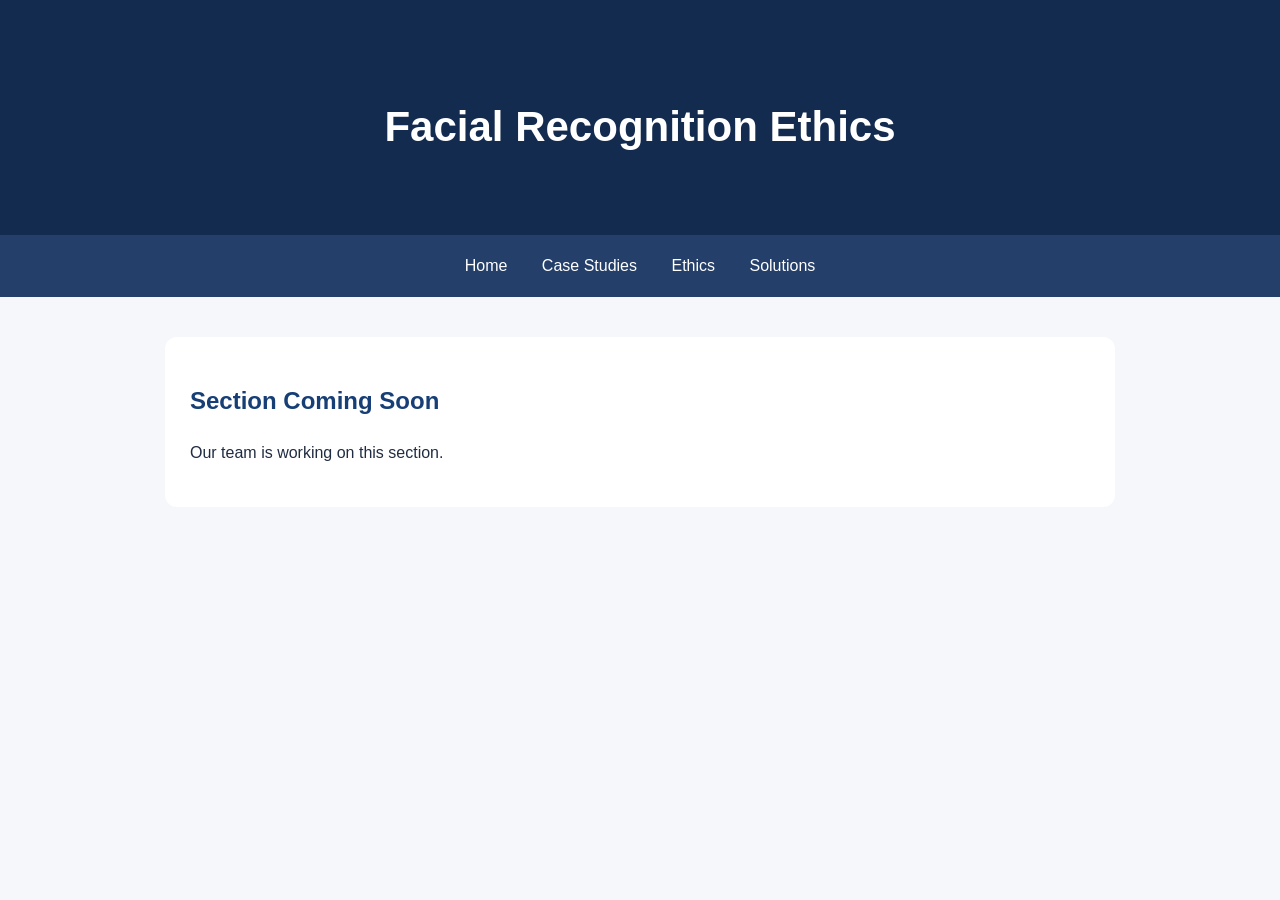
==== case-studies.html @ b0dbf76d "Create 2 case studies Two real-world applications of facial recognition (Apple Face ID and Rite Aid)" ====
<!DOCTYPE html>
<html lang="en">
<head>
  <meta charset="UTF-8">
  <meta name="viewport" content="width=device-width, initial-scale=1">
  <title>Facial Recognition Ethics</title>
  <link rel="stylesheet" href="style.css">
</head>
<body>
  <header>
    <h1>Facial Recognition Ethics</h1>
  </header>

  <nav>
    <a href="index.html">Home</a>
    <a href="case-studies.html">Case Studies</a>
    <a href="ethics.html">Ethics</a>
    <a href="recommendations.html">Solutions</a>
  </nav>

  <main>
    <h2>Section Coming Soon</h2>
    <p>Our team is working on this section.</p>
  </main>
</body>
</html>
---- style.css ----
body {
  margin: 0;
  font-family: Arial, sans-serif;
  background: #f5f7fb;
  color: #202c42;
  line-height: 1.6;
}

header {
  background: #142b50;
  color: white;
  text-align: center;
  padding: 65px 20px;
}

header h1 {
  font-size: 42px;
  margin-bottom: 10px;
}

nav {
  background: #243f69;
  padding: 18px;
  text-align: center;
}

nav a {
  color: white;
  text-decoration: none;
  margin: 0 15px;
}

nav a:hover {
  text-decoration: underline;
}

main {
  max-width: 900px;
  margin: 40px auto;
  padding: 25px;
  background: white;
  border-radius: 12px;
}

h2 {
  color: #173f76;
}

footer {
  text-align: center;
  padding: 25px;
  color: #606b7d;
}

@media (max-width: 600px) {
  nav a {
    display: inline-block;
    margin: 6px;
  }

  header h1 {
    font-size: 30px;
  }

  main {
    margin: 15px;
  }
}
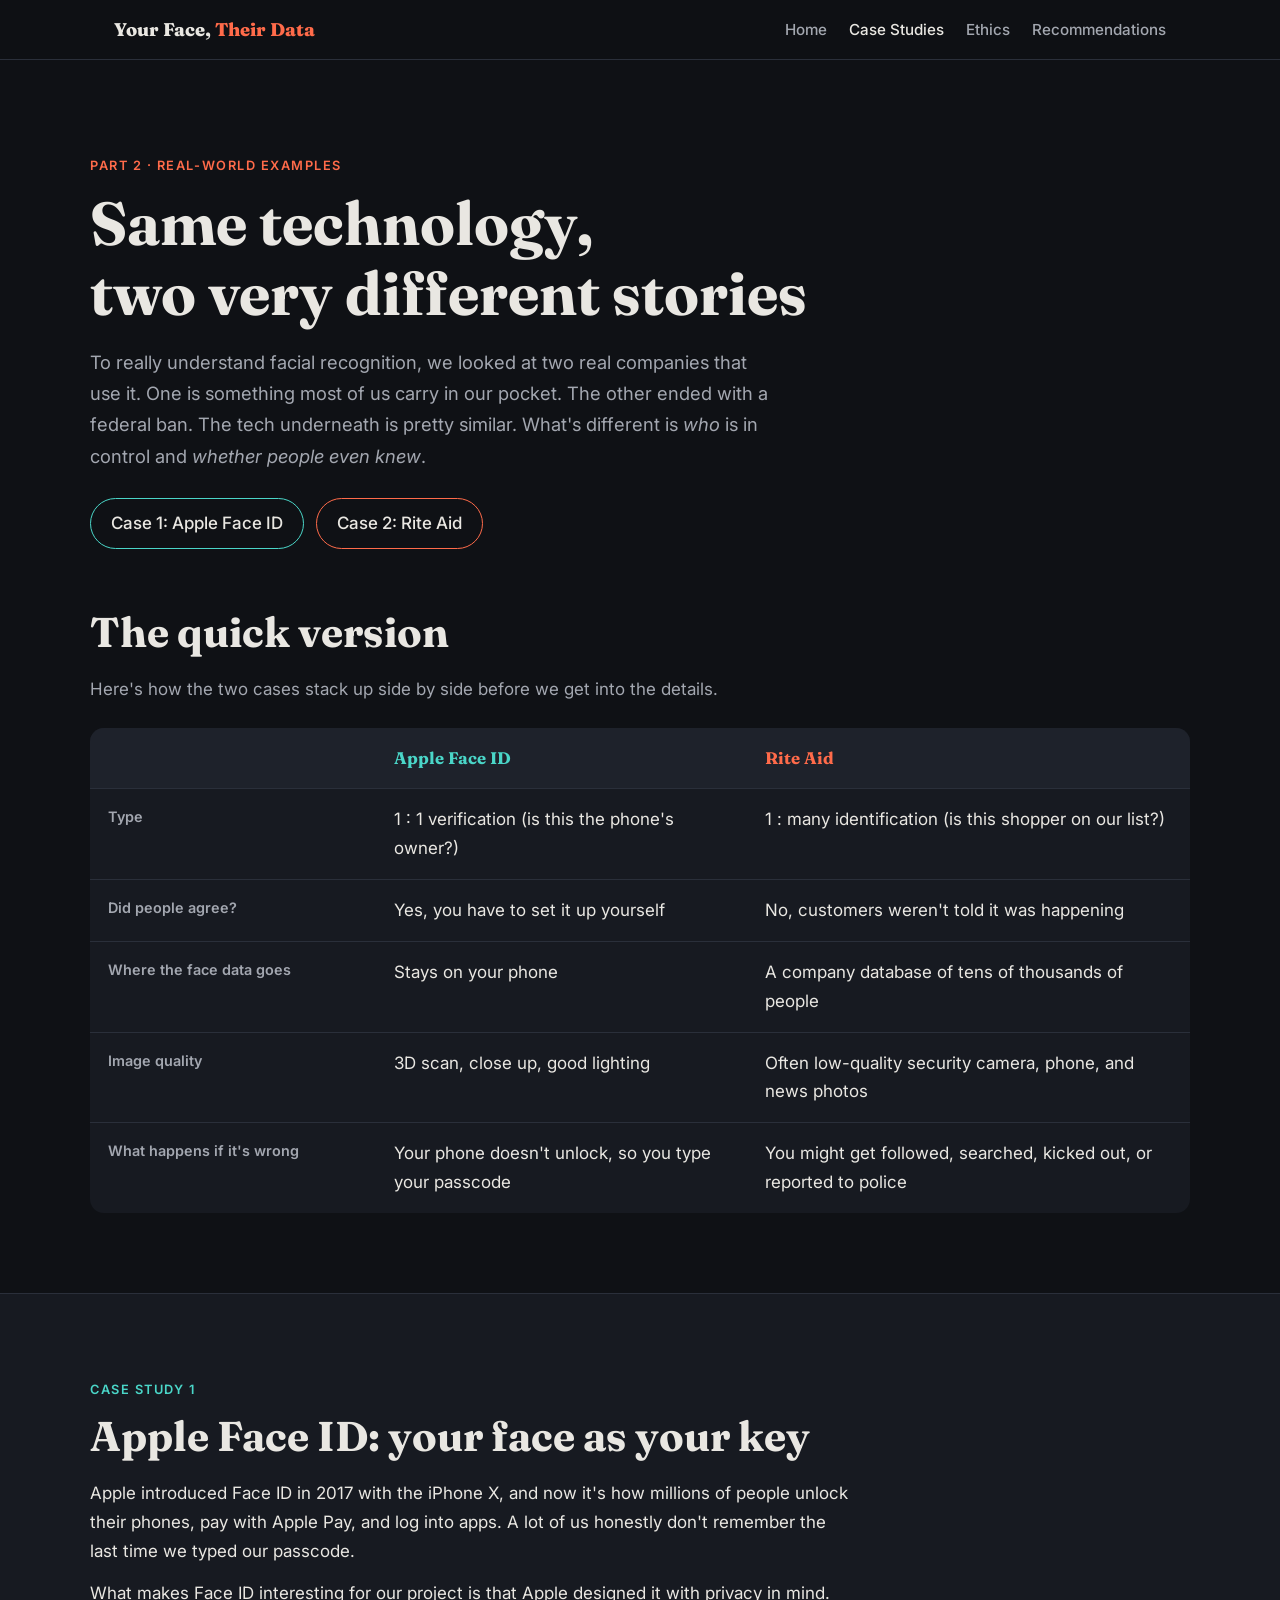
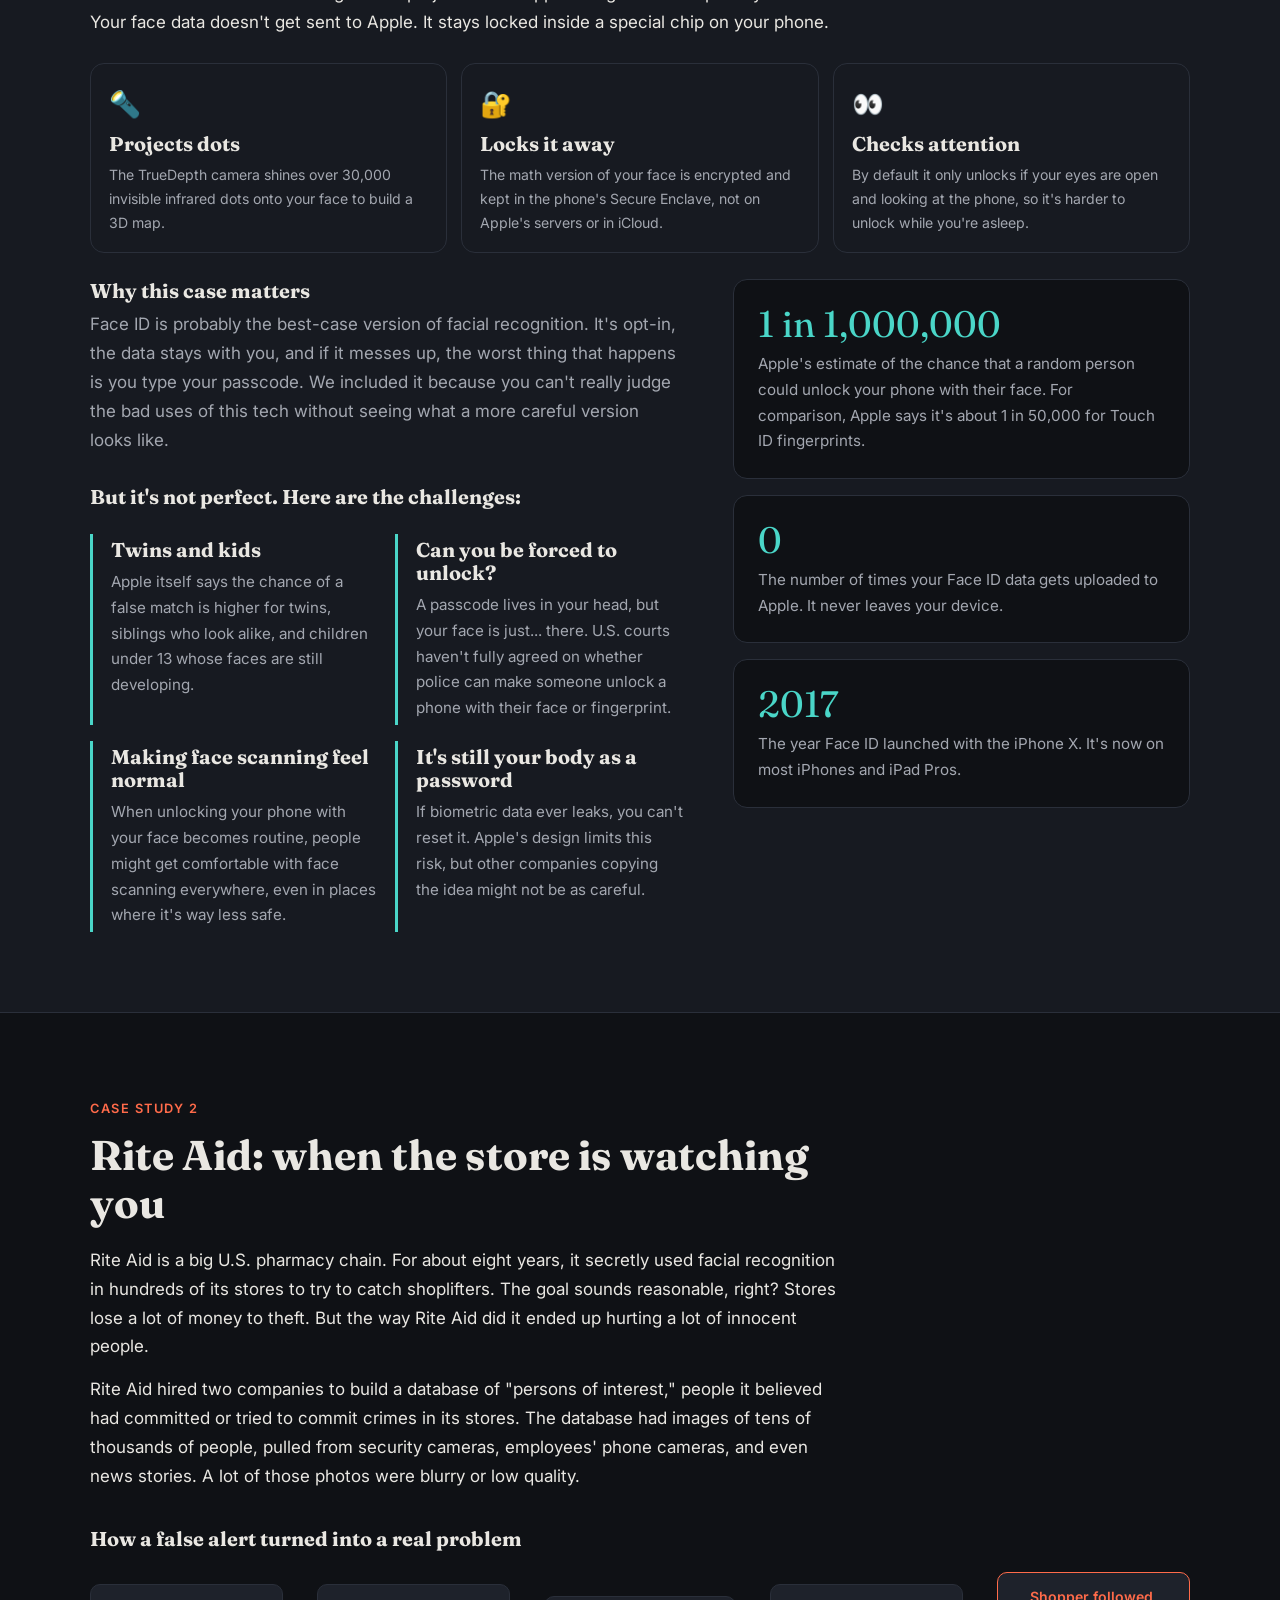
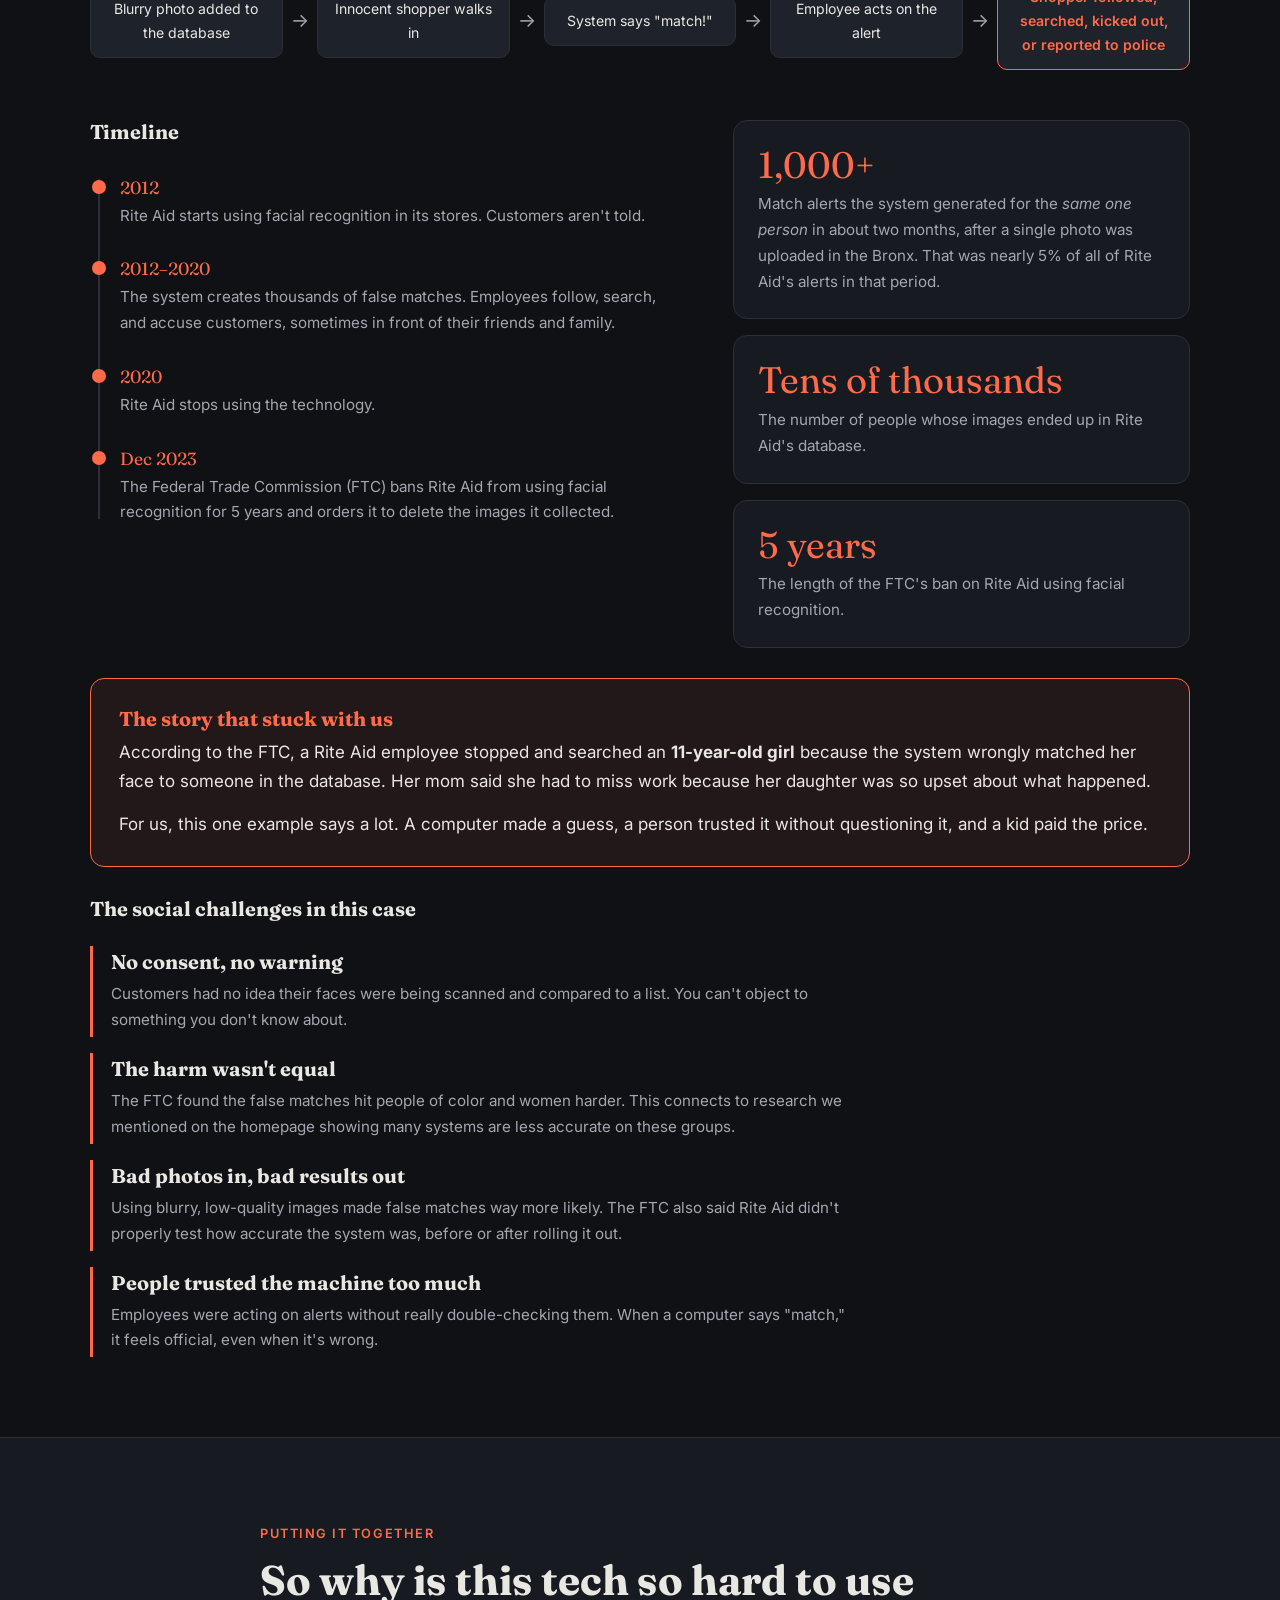
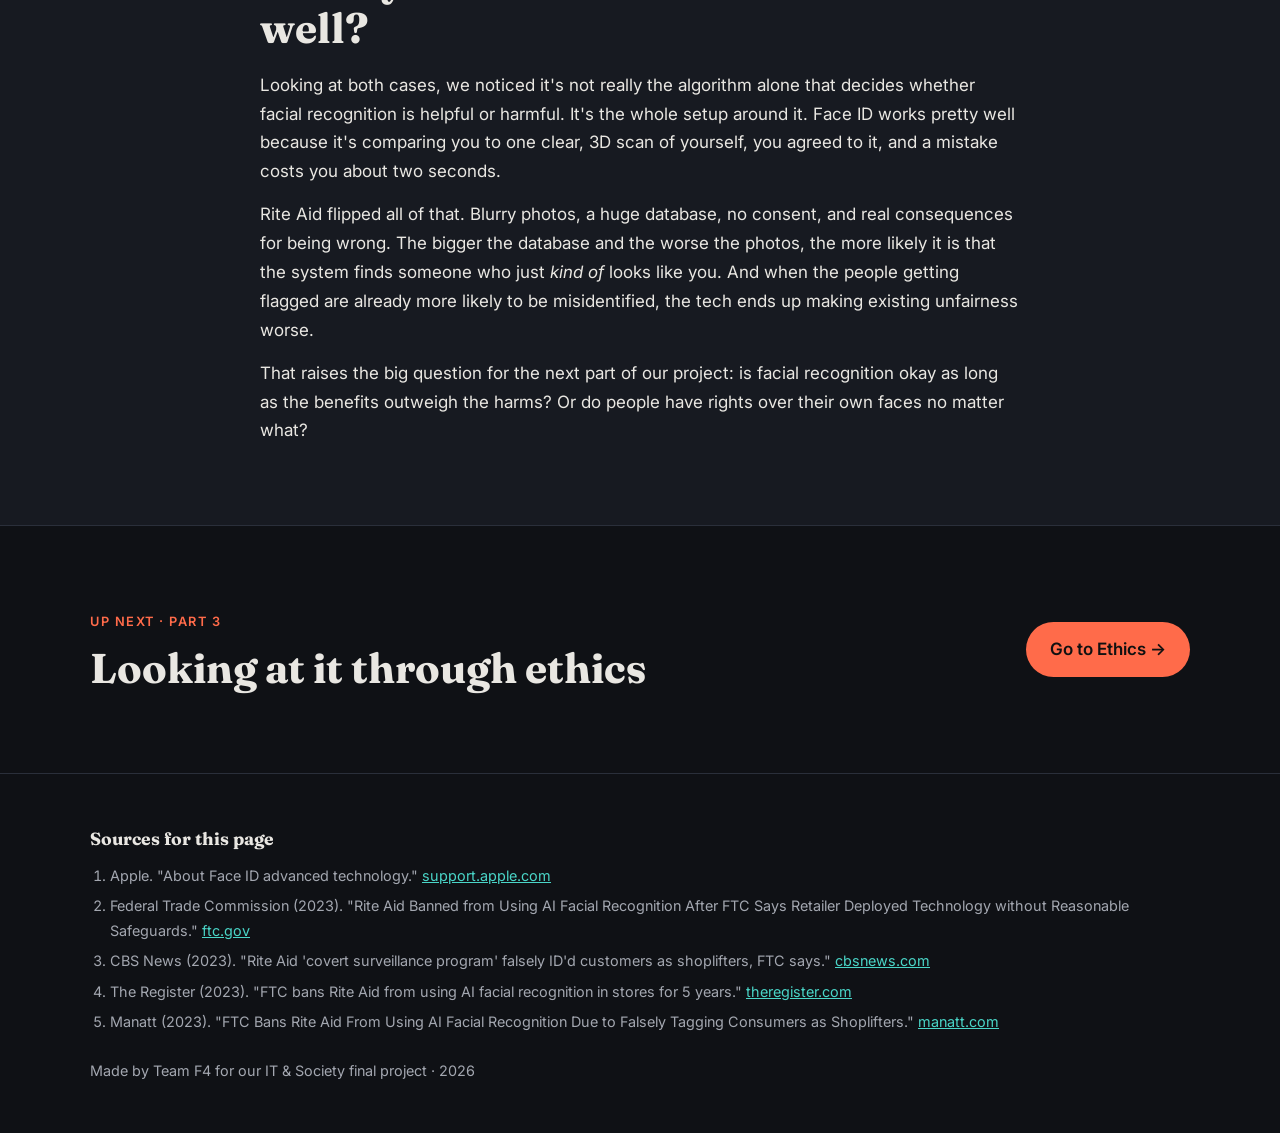
==== commit efe96e33: "Revise case-studies.html with new content and styles Updated the case-studies.html file with new con" ====
--- a/case-studies.html
+++ b/case-studies.html
@@ -1,27 +1,433 @@
-
 <!DOCTYPE html>
 <html lang="en">
 <head>
   <meta charset="UTF-8">
-  <meta name="viewport" content="width=device-width, initial-scale=1">
-  <title>Facial Recognition Ethics</title>
-  <link rel="stylesheet" href="style.css">
+  <meta name="viewport" content="width=device-width, initial-scale=1.0">
+  <title>Case Studies | Your Face, Their Data</title>
+  <meta name="description" content="Two real-world uses of facial recognition: Apple Face ID and Rite Aid's in-store surveillance.">
+  <link rel="preconnect" href="https://fonts.googleapis.com">
+  <link rel="preconnect" href="https://fonts.gstatic.com" crossorigin>
+  <link href="https://fonts.googleapis.com/css2?family=Fraunces:opsz,wght@9..144,600;9..144,800&family=Inter:wght@400;500;600&display=swap" rel="stylesheet">
+
+  <style>
+    :root {
+      --bg: #0f1115; --panel: #171a21; --panel-2: #1e222b;
+      --text: #e9e7e2; --muted: #a3a7b0;
+      --accent: #ff6b4a; --accent-2: #4ad6c8; --line: #2a2f3a; --radius: 14px;
+    }
+    * { box-sizing: border-box; margin: 0; padding: 0; }
+    html { scroll-behavior: smooth; }
+    body { font-family: "Inter", system-ui, sans-serif; background: var(--bg); color: var(--text); line-height: 1.7; font-size: 17px; }
+    a { color: var(--accent-2); }
+
+    /* NAV */
+    nav { position: sticky; top: 0; z-index: 10; background: rgba(15,17,21,0.9); backdrop-filter: blur(8px); border-bottom: 1px solid var(--line); }
+    .nav-inner { max-width: 1100px; margin: 0 auto; padding: 14px 24px; display: flex; justify-content: space-between; align-items: center; flex-wrap: wrap; gap: 10px; }
+    .logo { font-family: "Fraunces", serif; font-weight: 800; font-size: 1.15rem; color: var(--text); text-decoration: none; }
+    .logo span { color: var(--accent); }
+    .nav-links { display: flex; gap: 22px; list-style: none; flex-wrap: wrap; }
+    .nav-links a { color: var(--muted); text-decoration: none; font-size: 0.95rem; font-weight: 500; }
+    .nav-links a:hover, .nav-links a.active { color: var(--text); }
+
+    /* LAYOUT */
+    section { padding: 80px 24px; }
+    .wrap { max-width: 1100px; margin: 0 auto; }
+    .narrow { max-width: 760px; }
+    h1, h2, h3 { font-family: "Fraunces", serif; line-height: 1.15; }
+    h1 { font-size: clamp(2.4rem, 5.5vw, 3.8rem); margin-bottom: 18px; }
+    h2 { font-size: clamp(1.9rem, 4vw, 2.6rem); margin-bottom: 18px; }
+    h3 { font-size: 1.25rem; margin-bottom: 8px; }
+    p + p { margin-top: 14px; }
+    .eyebrow { display: inline-block; font-size: 0.8rem; letter-spacing: 0.12em; text-transform: uppercase; color: var(--accent); font-weight: 600; margin-bottom: 12px; }
+    .eyebrow.teal { color: var(--accent-2); }
+    .muted { color: var(--muted); }
+    .alt { background: var(--panel); border-top: 1px solid var(--line); border-bottom: 1px solid var(--line); }
+
+    /* PAGE HEADER */
+    .page-head { padding: 90px 24px 50px; }
+    .page-head p.lead { font-size: 1.15rem; color: var(--muted); max-width: 680px; }
+    .jump { display: flex; gap: 12px; margin-top: 26px; flex-wrap: wrap; }
+    .pill { padding: 10px 20px; border-radius: 999px; border: 1px solid var(--line); text-decoration: none; color: var(--text); font-weight: 500; }
+    .pill.teal { border-color: var(--accent-2); }
+    .pill.orange { border-color: var(--accent); }
+
+    /* COMPARISON TABLE */
+    .compare { width: 100%; border-collapse: collapse; margin-top: 24px; background: var(--panel); border-radius: var(--radius); overflow: hidden; }
+    .compare th, .compare td { padding: 16px 18px; text-align: left; border-bottom: 1px solid var(--line); vertical-align: top; }
+    .compare th { font-family: "Fraunces", serif; font-size: 1.05rem; background: var(--panel-2); }
+    .compare th.teal { color: var(--accent-2); }
+    .compare th.orange { color: var(--accent); }
+    .compare td:first-child { color: var(--muted); font-weight: 600; font-size: 0.9rem; width: 26%; }
+    .compare tr:last-child td { border-bottom: none; }
+
+    /* CASE LAYOUT */
+    .case-grid { display: grid; grid-template-columns: 1.3fr 1fr; gap: 50px; align-items: start; margin-top: 20px; }
+    .card { background: var(--panel); border: 1px solid var(--line); border-radius: var(--radius); padding: 24px; }
+    .alt .card { background: var(--bg); }
+    .card + .card { margin-top: 16px; }
+    .card p { color: var(--muted); font-size: 0.95rem; }
+    .big-stat { font-family: "Fraunces", serif; font-size: 2.3rem; line-height: 1.1; display: block; margin-bottom: 6px; }
+    .teal-text { color: var(--accent-2); }
+    .orange-text { color: var(--accent); }
+
+    /* MINI STEPS */
+    .mini-steps { display: grid; grid-template-columns: repeat(3, 1fr); gap: 14px; margin: 26px 0; }
+    .mini { background: var(--panel); border: 1px solid var(--line); border-radius: var(--radius); padding: 18px; }
+    .mini .icon { font-size: 1.6rem; display: block; margin-bottom: 6px; }
+    .mini p { font-size: 0.88rem; color: var(--muted); }
+
+    /* CHALLENGES */
+    .challenges { display: grid; grid-template-columns: repeat(2, 1fr); gap: 16px; margin-top: 26px; }
+    .challenge { border-left: 3px solid var(--accent-2); padding: 4px 0 4px 18px; }
+    .challenge.orange { border-left-color: var(--accent); }
+    .challenge p { color: var(--muted); font-size: 0.95rem; }
+
+    /* TIMELINE */
+    .timeline { position: relative; margin: 30px 0 10px; padding-left: 30px; }
+    .timeline::before { content: ""; position: absolute; left: 8px; top: 6px; bottom: 6px; width: 2px; background: var(--line); }
+    .t-item { position: relative; margin-bottom: 26px; }
+    .t-item::before { content: ""; position: absolute; left: -28px; top: 7px; width: 14px; height: 14px; border-radius: 50%; background: var(--accent); }
+    .t-item .year { font-family: "Fraunces", serif; color: var(--accent); font-size: 1.1rem; }
+    .t-item p { color: var(--muted); font-size: 0.95rem; }
+
+    /* STORY CALLOUT */
+    .story { background: rgba(255,107,74,.08); border: 1px solid var(--accent); border-radius: var(--radius); padding: 28px; margin: 30px 0; }
+    .story h3 { color: var(--accent); }
+    .story p { color: var(--text); }
+
+    /* CHAIN DIAGRAM */
+    .chain { display: flex; align-items: center; gap: 8px; flex-wrap: wrap; margin-top: 22px; }
+    .chain .box { background: var(--panel-2); border: 1px solid var(--line); border-radius: 10px; padding: 12px 14px; font-size: 0.88rem; flex: 1; min-width: 140px; text-align: center; }
+    .chain .box.bad { border-color: var(--accent); color: var(--accent); font-weight: 600; }
+    .chain .arrow { color: var(--muted); font-size: 1.2rem; }
+
+    /* NEXT */
+    .next { display: flex; justify-content: space-between; align-items: center; gap: 20px; flex-wrap: wrap; }
+    .btn { display: inline-block; padding: 13px 24px; border-radius: 999px; background: var(--accent); color: #111; font-weight: 600; text-decoration: none; }
+
+    /* FOOTER */
+    footer { border-top: 1px solid var(--line); padding: 50px 24px; font-size: 0.9rem; color: var(--muted); }
+    footer h4 { color: var(--text); margin-bottom: 10px; font-family: "Fraunces", serif; font-size: 1.1rem; }
+    footer ol { padding-left: 20px; }
+    footer li { margin-bottom: 6px; }
+
+    /* REVEAL */
+    .reveal { opacity: 0; transform: translateY(24px); transition: opacity .7s ease, transform .7s ease; }
+    .reveal.visible { opacity: 1; transform: none; }
+
+    @media (max-width: 860px) {
+      .case-grid, .challenges { grid-template-columns: 1fr; }
+      .mini-steps { grid-template-columns: 1fr; }
+      .chain .arrow { transform: rotate(90deg); width: 100%; text-align: center; }
+      .compare th, .compare td { padding: 12px; font-size: 0.88rem; }
+    }
+    @media (prefers-reduced-motion: reduce) { .reveal { opacity: 1; transform: none; } }
+  </style>
 </head>
 <body>
-  <header>
-    <h1>Facial Recognition Ethics</h1>
-  </header>
-
-  <nav>
-    <a href="index.html">Home</a>
-    <a href="case-studies.html">Case Studies</a>
-    <a href="ethics.html">Ethics</a>
-    <a href="recommendations.html">Solutions</a>
+
+  <!-- ================= NAV ================= -->
+  <nav aria-label="Main navigation">
+    <div class="nav-inner">
+      <a href="index.html" class="logo">Your Face, <span>Their Data</span></a>
+      <ul class="nav-links">
+        <li><a href="index.html">Home</a></li>
+        <li><a href="case-studies.html" class="active">Case Studies</a></li>
+        <li><a href="ethics.html">Ethics</a></li>
+        <li><a href="recommendations.html">Recommendations</a></li>
+      </ul>
+    </div>
   </nav>
 
   <main>
-    <h2>Section Coming Soon</h2>
-    <p>Our team is working on this section.</p>
+
+    <!-- ================= PAGE HEADER ================= -->
+    <header class="page-head">
+      <div class="wrap">
+        <span class="eyebrow">Part 2 · Real-world examples</span>
+        <h1>Same technology,<br>two very different stories</h1>
+        <p class="lead">
+          To really understand facial recognition, we looked at two real companies that use it. One is something most of
+          us carry in our pocket. The other ended with a federal ban. The tech underneath is pretty similar. What's different is
+          <em>who</em> is in control and <em>whether people even knew</em>.
+        </p>
+        <div class="jump">
+          <a href="#faceid" class="pill teal">Case 1: Apple Face ID</a>
+          <a href="#riteaid" class="pill orange">Case 2: Rite Aid</a>
+        </div>
+      </div>
+    </header>
+
+    <!-- ================= QUICK COMPARISON ================= -->
+    <section style="padding-top:10px;">
+      <div class="wrap reveal">
+        <h2>The quick version</h2>
+        <p class="muted">Here's how the two cases stack up side by side before we get into the details.</p>
+        <div style="overflow-x:auto;">
+          <table class="compare">
+            <thead>
+              <tr><th></th><th class="teal">Apple Face ID</th><th class="orange">Rite Aid</th></tr>
+            </thead>
+            <tbody>
+              <tr><td>Type</td><td>1 : 1 verification (is this the phone's owner?)</td><td>1 : many identification (is this shopper on our list?)</td></tr>
+              <tr><td>Did people agree?</td><td>Yes, you have to set it up yourself</td><td>No, customers weren't told it was happening</td></tr>
+              <tr><td>Where the face data goes</td><td>Stays on your phone</td><td>A company database of tens of thousands of people</td></tr>
+              <tr><td>Image quality</td><td>3D scan, close up, good lighting</td><td>Often low-quality security camera, phone, and news photos</td></tr>
+              <tr><td>What happens if it's wrong</td><td>Your phone doesn't unlock, so you type your passcode</td><td>You might get followed, searched, kicked out, or reported to police</td></tr>
+            </tbody>
+          </table>
+        </div>
+      </div>
+    </section>
+
+    <!-- ================= CASE 1: FACE ID ================= -->
+    <section id="faceid" class="alt">
+      <div class="wrap">
+        <div class="narrow reveal">
+          <span class="eyebrow teal">Case study 1</span>
+          <h2>Apple Face ID: your face as your key</h2>
+          <p>
+            Apple introduced Face ID in 2017 with the iPhone X, and now it's how millions of people unlock their phones,
+            pay with Apple Pay, and log into apps. A lot of us honestly don't remember the last time we typed our passcode.
+          </p>
+          <p>
+            What makes Face ID interesting for our project is that Apple designed it with privacy in mind. Your face
+            data doesn't get sent to Apple. It stays locked inside a special chip on your phone.
+          </p>
+        </div>
+
+        <div class="mini-steps reveal">
+          <div class="mini">
+            <span class="icon" aria-hidden="true">🔦</span>
+            <h3>Projects dots</h3>
+            <p>The TrueDepth camera shines over 30,000 invisible infrared dots onto your face to build a 3D map.</p>
+          </div>
+          <div class="mini">
+            <span class="icon" aria-hidden="true">🔐</span>
+            <h3>Locks it away</h3>
+            <p>The math version of your face is encrypted and kept in the phone's Secure Enclave, not on Apple's servers or in iCloud.</p>
+          </div>
+          <div class="mini">
+            <span class="icon" aria-hidden="true">👀</span>
+            <h3>Checks attention</h3>
+            <p>By default it only unlocks if your eyes are open and looking at the phone, so it's harder to unlock while you're asleep.</p>
+          </div>
+        </div>
+
+        <div class="case-grid reveal">
+          <div>
+            <h3>Why this case matters</h3>
+            <p class="muted">
+              Face ID is probably the best-case version of facial recognition. It's opt-in, the data stays with you, and if
+              it messes up, the worst thing that happens is you type your passcode. We included it because you can't really
+              judge the bad uses of this tech without seeing what a more careful version looks like.
+            </p>
+
+            <h3 style="margin-top:30px;">But it's not perfect. Here are the challenges:</h3>
+            <div class="challenges">
+              <div class="challenge">
+                <h3>Twins and kids</h3>
+                <p>Apple itself says the chance of a false match is higher for twins, siblings who look alike, and children under 13 whose faces are still developing.</p>
+              </div>
+              <div class="challenge">
+                <h3>Can you be forced to unlock?</h3>
+                <p>A passcode lives in your head, but your face is just... there. U.S. courts haven't fully agreed on whether police can make someone unlock a phone with their face or fingerprint.</p>
+              </div>
+              <div class="challenge">
+                <h3>Making face scanning feel normal</h3>
+                <p>When unlocking your phone with your face becomes routine, people might get comfortable with face scanning everywhere, even in places where it's way less safe.</p>
+              </div>
+              <div class="challenge">
+                <h3>It's still your body as a password</h3>
+                <p>If biometric data ever leaks, you can't reset it. Apple's design limits this risk, but other companies copying the idea might not be as careful.</p>
+              </div>
+            </div>
+          </div>
+
+          <div>
+            <div class="card">
+              <span class="big-stat teal-text">1 in 1,000,000</span>
+              <p>Apple's estimate of the chance that a random person could unlock your phone with their face. For comparison, Apple says it's about 1 in 50,000 for Touch ID fingerprints.</p>
+            </div>
+            <div class="card">
+              <span class="big-stat teal-text">0</span>
+              <p>The number of times your Face ID data gets uploaded to Apple. It never leaves your device.</p>
+            </div>
+            <div class="card">
+              <span class="big-stat teal-text">2017</span>
+              <p>The year Face ID launched with the iPhone X. It's now on most iPhones and iPad Pros.</p>
+            </div>
+          </div>
+        </div>
+      </div>
+    </section>
+
+    <!-- ================= CASE 2: RITE AID ================= -->
+    <section id="riteaid">
+      <div class="wrap">
+        <div class="narrow reveal">
+          <span class="eyebrow">Case study 2</span>
+          <h2>Rite Aid: when the store is watching you</h2>
+          <p>
+            Rite Aid is a big U.S. pharmacy chain. For about eight years, it secretly used facial recognition in
+            hundreds of its stores to try to catch shoplifters. The goal sounds reasonable, right? Stores lose a lot
+            of money to theft. But the way Rite Aid did it ended up hurting a lot of innocent people.
+          </p>
+          <p>
+            Rite Aid hired two companies to build a database of "persons of interest," people it believed had
+            committed or tried to commit crimes in its stores. The database had images of tens of thousands of people,
+            pulled from security cameras, employees' phone cameras, and even news stories. A lot of those photos were
+            blurry or low quality.
+          </p>
+        </div>
+
+        <div class="wrap reveal">
+          <h3 style="margin-top:36px;">How a false alert turned into a real problem</h3>
+          <div class="chain" aria-label="Diagram showing how a false alert led to harm">
+            <div class="box">Blurry photo added to the database</div>
+            <span class="arrow" aria-hidden="true">→</span>
+            <div class="box">Innocent shopper walks in</div>
+            <span class="arrow" aria-hidden="true">→</span>
+            <div class="box">System says "match!"</div>
+            <span class="arrow" aria-hidden="true">→</span>
+            <div class="box">Employee acts on the alert</div>
+            <span class="arrow" aria-hidden="true">→</span>
+            <div class="box bad">Shopper followed, searched, kicked out, or reported to police</div>
+          </div>
+        </div>
+
+        <div class="case-grid reveal" style="margin-top:50px;">
+          <div>
+            <h3>Timeline</h3>
+            <div class="timeline">
+              <div class="t-item">
+                <span class="year">2012</span>
+                <p>Rite Aid starts using facial recognition in its stores. Customers aren't told.</p>
+              </div>
+              <div class="t-item">
+                <span class="year">2012–2020</span>
+                <p>The system creates thousands of false matches. Employees follow, search, and accuse customers, sometimes in front of their friends and family.</p>
+              </div>
+              <div class="t-item">
+                <span class="year">2020</span>
+                <p>Rite Aid stops using the technology.</p>
+              </div>
+              <div class="t-item">
+                <span class="year">Dec 2023</span>
+                <p>The Federal Trade Commission (FTC) bans Rite Aid from using facial recognition for 5 years and orders it to delete the images it collected.</p>
+              </div>
+            </div>
+          </div>
+
+          <div>
+            <div class="card">
+              <span class="big-stat orange-text">1,000+</span>
+              <p>Match alerts the system generated for the <em>same one person</em> in about two months, after a single photo was uploaded in the Bronx. That was nearly 5% of all of Rite Aid's alerts in that period.</p>
+            </div>
+            <div class="card">
+              <span class="big-stat orange-text">Tens of thousands</span>
+              <p>The number of people whose images ended up in Rite Aid's database.</p>
+            </div>
+            <div class="card">
+              <span class="big-stat orange-text">5 years</span>
+              <p>The length of the FTC's ban on Rite Aid using facial recognition.</p>
+            </div>
+          </div>
+        </div>
+
+        <div class="story reveal">
+          <h3>The story that stuck with us</h3>
+          <p>
+            According to the FTC, a Rite Aid employee stopped and searched an <strong>11-year-old girl</strong> because the
+            system wrongly matched her face to someone in the database. Her mom said she had to miss work because her daughter
+            was so upset about what happened.
+          </p>
+          <p>
+            For us, this one example says a lot. A computer made a guess, a person trusted it without questioning it, and a kid
+            paid the price.
+          </p>
+        </div>
+
+        <div class="narrow reveal">
+          <h3>The social challenges in this case</h3>
+          <div class="challenges" style="grid-template-columns:1fr;">
+            <div class="challenge orange">
+              <h3>No consent, no warning</h3>
+              <p>Customers had no idea their faces were being scanned and compared to a list. You can't object to something you don't know about.</p>
+            </div>
+            <div class="challenge orange">
+              <h3>The harm wasn't equal</h3>
+              <p>The FTC found the false matches hit people of color and women harder. This connects to research we mentioned on the homepage showing many systems are less accurate on these groups.</p>
+            </div>
+            <div class="challenge orange">
+              <h3>Bad photos in, bad results out</h3>
+              <p>Using blurry, low-quality images made false matches way more likely. The FTC also said Rite Aid didn't properly test how accurate the system was, before or after rolling it out.</p>
+            </div>
+            <div class="challenge orange">
+              <h3>People trusted the machine too much</h3>
+              <p>Employees were acting on alerts without really double-checking them. When a computer says "match," it feels official, even when it's wrong.</p>
+            </div>
+          </div>
+        </div>
+      </div>
+    </section>
+
+    <!-- ================= WHY IT'S HARD ================= -->
+    <section class="alt">
+      <div class="wrap narrow reveal">
+        <span class="eyebrow">Putting it together</span>
+        <h2>So why is this tech so hard to use well?</h2>
+        <p>
+          Looking at both cases, we noticed it's not really the algorithm alone that decides whether facial recognition is
+          helpful or harmful. It's the whole setup around it. Face ID works pretty well because it's comparing you to one
+          clear, 3D scan of yourself, you agreed to it, and a mistake costs you about two seconds.
+        </p>
+        <p>
+          Rite Aid flipped all of that. Blurry photos, a huge database, no consent, and real consequences for being wrong.
+          The bigger the database and the worse the photos, the more likely it is that the system finds someone who just
+          <em>kind of</em> looks like you. And when the people getting flagged are already more likely to be misidentified,
+          the tech ends up making existing unfairness worse.
+        </p>
+        <p>
+          That raises the big question for the next part of our project: is facial recognition okay as long as the benefits
+          outweigh the harms? Or do people have rights over their own faces no matter what?
+        </p>
+      </div>
+    </section>
+
+    <!-- ================= NEXT ================= -->
+    <section>
+      <div class="wrap next reveal">
+        <div>
+          <span class="eyebrow">Up next · Part 3</span>
+          <h2 style="margin-bottom:0;">Looking at it through ethics</h2>
+        </div>
+        <a href="ethics.html" class="btn">Go to Ethics →</a>
+      </div>
+    </section>
+
   </main>
+
+  <!-- ================= FOOTER ================= -->
+  <footer>
+    <div class="wrap">
+      <h4>Sources for this page</h4>
+      <ol>
+        <li>Apple. "About Face ID advanced technology." <a href="https://support.apple.com/en-us/102381" target="_blank" rel="noopener">support.apple.com</a></li>
+        <li>Federal Trade Commission (2023). "Rite Aid Banned from Using AI Facial Recognition After FTC Says Retailer Deployed Technology without Reasonable Safeguards." <a href="https://www.ftc.gov/news-events/news/press-releases/2023/12/rite-aid-banned-using-ai-facial-recognition-after-ftc-says-retailer-deployed-technology-without-reasonable-safeguards" target="_blank" rel="noopener">ftc.gov</a></li>
+        <li>CBS News (2023). "Rite Aid 'covert surveillance program' falsely ID'd customers as shoplifters, FTC says." <a href="https://www.cbsnews.com/news/ai-rite-aid-customers-falsely-identified-as-shoplifters-ftc" target="_blank" rel="noopener">cbsnews.com</a></li>
+        <li>The Register (2023). "FTC bans Rite Aid from using AI facial recognition in stores for 5 years." <a href="https://www.theregister.com/2023/12/20/rite_aid_facial_recognition/" target="_blank" rel="noopener">theregister.com</a></li>
+        <li>Manatt (2023). "FTC Bans Rite Aid From Using AI Facial Recognition Due to Falsely Tagging Consumers as Shoplifters." <a href="https://www.manatt.com/insights/newsletters/advertising-law/ftc-bans-rite-aid-from-using-ai-facial-recognition" target="_blank" rel="noopener">manatt.com</a></li>
+      </ol>
+      <p style="margin-top:24px;">Made by Team F4 for our IT &amp; Society final project · 2026</p>
+    </div>
+  </footer>
+
+  <script>
+    const observer = new IntersectionObserver((entries) => {
+      entries.forEach(e => { if (e.isIntersecting) e.target.classList.add('visible'); });
+    }, { threshold: 0.1 });
+    document.querySelectorAll('.reveal').forEach(el => observer.observe(el));
+  </script>
 </body>
 </html>
